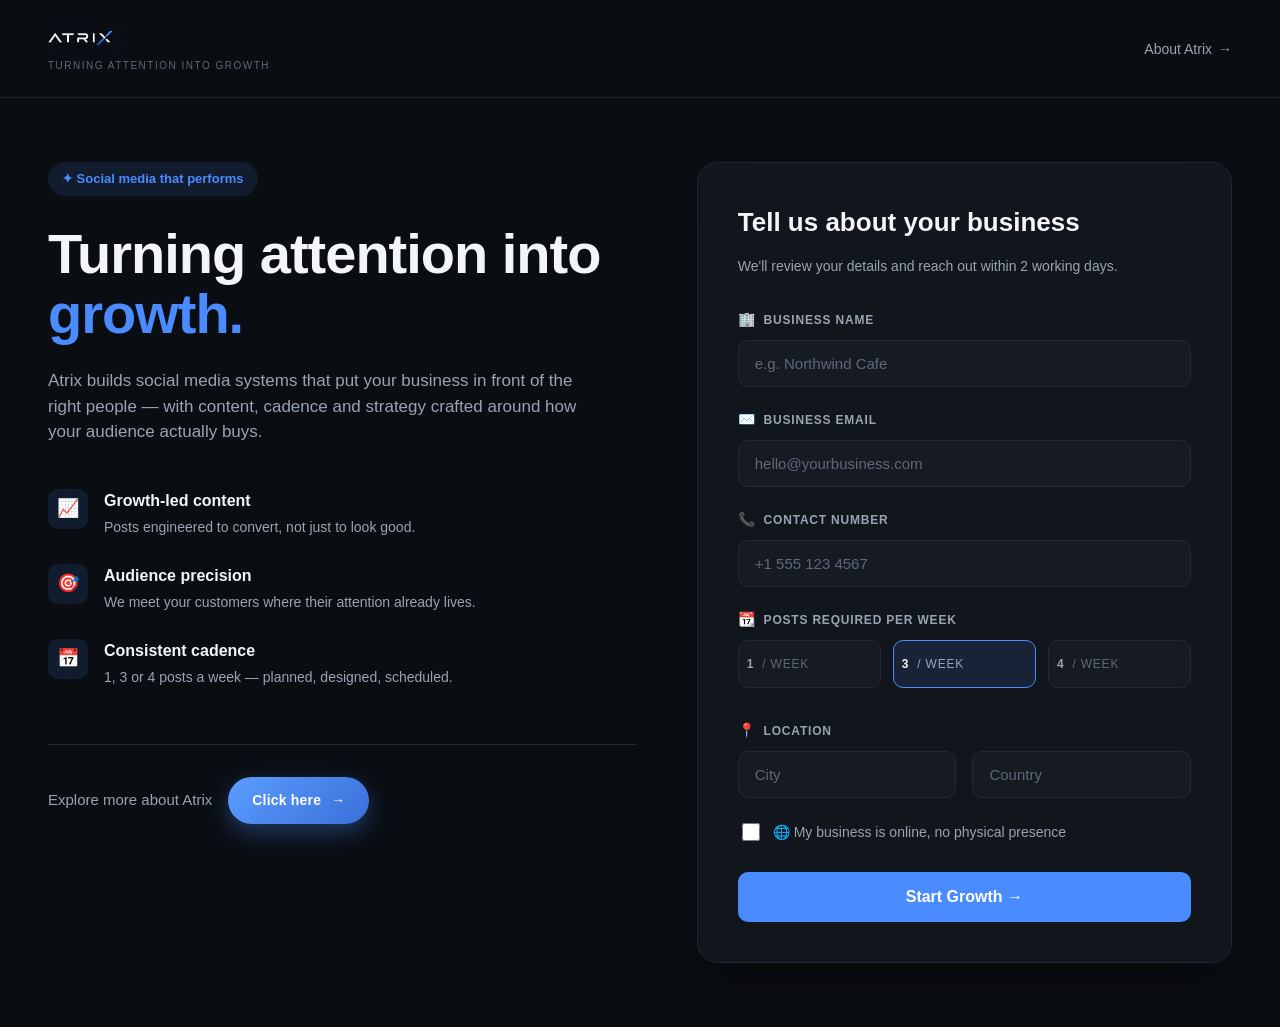
==== index.html @ 0963ddff "Initial website upload First version of Atrix Media website" ====
<!DOCTYPE html>
<html lang="en">
<head>
<meta charset="UTF-8">
<meta name="viewport" content="width=device-width, initial-scale=1.0">
<title>Atrix — Turning Attention Into Growth</title>
<meta name="description" content="Atrix builds social media systems that put your business in front of the right people — content, cadence and strategy crafted around how your audience actually buys.">
<style>
  :root {
    --bg: #0a0d12;
    --panel: #11151c;
    --panel-border: #1f2733;
    --field: #161b23;
    --field-border: #232a36;
    --accent: #4a8cff;
    --accent-soft: rgba(74, 140, 255, 0.12);
    --text: #f3f5f7;
    --text-dim: #9aa3b2;
    --text-faint: #5f6878;
  }

  * { box-sizing: border-box; }

  body {
    margin: 0;
    font-family: -apple-system, BlinkMacSystemFont, "Segoe UI", Arial, sans-serif;
    background: var(--bg);
    color: var(--text);
    line-height: 1.5;
  }

  a { color: var(--accent); text-decoration: none; }
  a:hover { text-decoration: underline; }
  a:focus-visible,
  input:focus-visible,
  select:focus-visible,
  button:focus-visible,
  .toggle-pill:focus-visible {
    outline: 2px solid var(--accent);
    outline-offset: 2px;
  }

  /* ---------- Header ---------- */
  .topbar {
    display: flex;
    align-items: center;
    justify-content: space-between;
    padding: 24px 48px;
    border-bottom: 1px solid var(--panel-border);
  }
  .brand {
    display: flex;
    align-items: center;
    gap: 14px;
  }
  .brand-logo-img {
    height: 28px;
    width: auto;
    display: block;
    object-fit: contain;
  }
  .brand-tag {
    font-size: 10px;
    letter-spacing: 1.5px;
    color: var(--text-faint);
    margin-top: 6px;
  }
  .topbar nav a {
    font-size: 14px;
    color: var(--text-dim);
    display: inline-flex;
    align-items: center;
    gap: 6px;
  }
  .topbar nav a:hover { color: var(--text); }

  /* ---------- Layout ---------- */
  .container {
    display: flex;
    gap: 60px;
    padding: 64px 48px;
    max-width: 1400px;
    margin: 0 auto;
    align-items: flex-start;
  }

  .left {
    flex: 1.1;
    min-width: 0;
    display: flex;
    flex-direction: column;
    min-height: 600px;
  }
  .left-content { flex: 1; }
  .right { flex: 1; min-width: 0; }

  .badge {
    display: inline-flex;
    align-items: center;
    gap: 8px;
    background: var(--accent-soft);
    color: var(--accent);
    font-size: 13px;
    font-weight: 600;
    padding: 7px 14px;
    border-radius: 999px;
    margin-bottom: 28px;
  }

  h1 {
    font-size: 56px;
    line-height: 1.08;
    font-weight: 800;
    margin: 0 0 24px;
    letter-spacing: -1px;
  }
  h1 .accent { color: var(--accent); }

  .tagline {
    color: var(--text-dim);
    font-size: 17px;
    max-width: 540px;
    margin-bottom: 44px;
  }

  .features {
    display: flex;
    flex-direction: column;
    gap: 26px;
  }
  .feature {
    display: flex;
    gap: 16px;
    align-items: flex-start;
  }
  .feature-icon {
    flex-shrink: 0;
    width: 40px;
    height: 40px;
    border-radius: 10px;
    background: var(--accent-soft);
    display: flex;
    align-items: center;
    justify-content: center;
    font-size: 18px;
  }
  .feature h3 {
    margin: 0 0 4px;
    font-size: 16px;
    font-weight: 700;
  }
  .feature p {
    margin: 0;
    color: var(--text-dim);
    font-size: 14px;
  }

  /* ---------- Left-bottom premium actions ---------- */
  .left-actions {
    display: flex;
    flex-wrap: wrap;
    gap: 16px;
    margin-top: 56px;
    padding-top: 32px;
    border-top: 1px solid var(--panel-border);
  }
  .btn-premium {
    display: inline-flex;
    align-items: center;
    gap: 10px;
    padding: 13px 24px;
    border-radius: 999px;
    font-size: 14px;
    font-weight: 700;
    letter-spacing: 0.2px;
    text-decoration: none;
    transition: transform 0.15s ease, box-shadow 0.15s ease, background 0.15s ease, border-color 0.15s ease;
  }
  .btn-premium:hover { text-decoration: none; transform: translateY(-2px); }

  .btn-premium--primary {
    background: linear-gradient(135deg, #5b9dff, #3a6fd9);
    color: #fff;
    box-shadow: 0 8px 24px rgba(74, 140, 255, 0.35);
  }
  .btn-premium--primary:hover {
    box-shadow: 0 12px 32px rgba(74, 140, 255, 0.5);
  }
  .btn-premium--primary .arrow { transition: transform 0.15s ease; }
  .btn-premium--primary:hover .arrow { transform: translateX(3px); }

  .btn-premium--ghost {
    background: transparent;
    color: var(--text-dim);
    border: 1px solid var(--field-border);
  }
  .btn-premium--ghost:hover {
    color: var(--text);
    border-color: var(--accent);
    background: var(--accent-soft);
  }

  /* ---------- Form panel ---------- */
  .form-panel {
    background: var(--panel);
    border: 1px solid var(--panel-border);
    border-radius: 20px;
    padding: 40px;
    box-shadow: 0 20px 60px rgba(0,0,0,0.35);
  }
  .form-panel h2 {
    margin: 0 0 8px;
    font-size: 26px;
    font-weight: 800;
  }
  .form-panel .sub {
    color: var(--text-dim);
    font-size: 14px;
    margin-bottom: 32px;
  }

  .field { margin-bottom: 22px; }
  .field label {
    display: flex;
    align-items: center;
    gap: 8px;
    font-size: 12px;
    font-weight: 700;
    letter-spacing: 0.8px;
    text-transform: uppercase;
    color: var(--text-dim);
    margin-bottom: 10px;
  }
  .field label .ico { font-size: 14px; }

  input[type="text"],
  input[type="email"],
  input[type="tel"] {
    width: 100%;
    padding: 14px 16px;
    background: var(--field);
    border: 1px solid var(--field-border);
    color: var(--text);
    border-radius: 10px;
    font-size: 15px;
    font-family: inherit;
  }
  input::placeholder { color: var(--text-faint); }
  input:focus, select:focus {
    border-color: var(--accent);
  }
  input:disabled {
    background: #0d1015;
    color: var(--text-faint);
    border-color: #1a1f29;
    cursor: not-allowed;
    opacity: 0.6;
  }
  input:disabled::placeholder { color: var(--text-faint); }

  .row-2 {
    display: grid;
    grid-template-columns: 1fr 1fr;
    gap: 16px;
  }

  /* Posts-per-week pill selector */
  .pill-group {
    display: grid;
    grid-template-columns: 1fr 1fr 1fr;
    gap: 12px;
  }
  .pill-group input[type="radio"] {
    position: absolute;
    opacity: 0;
    width: 0;
    height: 0;
  }
  .toggle-pill {
    display: block;
    text-align: center;
    padding: 14px 8px;
    background: var(--field);
    border: 1px solid var(--field-border);
    border-radius: 10px;
    cursor: pointer;
    font-size: 14px;
    font-weight: 600;
    color: var(--text-dim);
    transition: border-color 0.15s, color 0.15s, background 0.15s;
  }
  .toggle-pill span { color: var(--text-faint); font-weight: 400; }
  input[type="radio"]:checked + .toggle-pill {
    border-color: var(--accent);
    color: var(--text);
    background: var(--accent-soft);
  }
  input[type="radio"]:checked + .toggle-pill span { color: var(--text-dim); }

  .checkbox-row {
    display: flex;
    align-items: center;
    gap: 10px;
    margin: 4px 0 28px;
    font-size: 14px;
    color: var(--text-dim);
  }
  .checkbox-row input {
    width: 18px;
    height: 18px;
    accent-color: var(--accent);
    cursor: pointer;
  }
  .checkbox-row label { cursor: pointer; }

  button[type="submit"] {
    width: 100%;
    padding: 16px;
    background: var(--accent);
    border: none;
    color: white;
    border-radius: 10px;
    font-size: 16px;
    font-weight: 700;
    cursor: pointer;
    transition: background 0.15s, transform 0.05s;
  }
  button[type="submit"]:hover { background: #3a6fd9; }
  button[type="submit"]:active { transform: scale(0.99); }
  button[type="submit"]:disabled {
    opacity: 0.6;
    cursor: not-allowed;
  }

  .error-text {
    color: #ff8080;
    font-size: 12px;
    margin-top: 6px;
    display: none;
  }
  .field.invalid input { border-color: #ff8080; }
  .field.invalid .error-text { display: block; }

  /* ---------- Responsive ---------- */
  @media (max-width: 980px) {
    .container { flex-direction: column; padding: 40px 24px; gap: 40px; }
    h1 { font-size: 42px; }
    .topbar { padding: 18px 24px; }
  }

  @media (max-width: 480px) {
    h1 { font-size: 34px; }
    .row-2, .pill-group { grid-template-columns: 1fr; }
    .form-panel { padding: 28px 22px; }
    .topbar nav a span.full-text { display: none; }
    .left-actions { flex-direction: column; }
    .btn-premium { width: 100%; justify-content: center; }
  }
  .info-text {
    color: var(--text-dim);
    font-size: 15px;
    margin: 0;
    display: flex;
    align-items: center;
}
</style>
</head>
<body>

<header class="topbar">
  <div class="brand">
    <div>
      <img src="logo.jpeg" alt="Atrix" class="brand-logo-img">
      <div class="brand-tag">TURNING ATTENTION INTO GROWTH</div>
    </div>
  </div>
  <nav>
    <a href="about.html"><span class="full-text">About Atrix</span> →</a>
  </nav>
</header>

<div class="container">

  <!-- LEFT SIDE -->
  <div class="left">
    <div class="left-content">
      <span class="badge">✦ Social media that performs</span>
      <h1>Turning attention into <span class="accent">growth.</span></h1>
      <p class="tagline">
        Atrix builds social media systems that put your business in front of the right people —
        with content, cadence and strategy crafted around how your audience actually buys.
      </p>

      <div class="features">
        <div class="feature">
          <div class="feature-icon">📈</div>
          <div>
            <h3>Growth-led content</h3>
            <p>Posts engineered to convert, not just to look good.</p>
          </div>
        </div>
        <div class="feature">
          <div class="feature-icon">🎯</div>
          <div>
            <h3>Audience precision</h3>
            <p>We meet your customers where their attention already lives.</p>
          </div>
        </div>
        <div class="feature">
          <div class="feature-icon">📅</div>
          <div>
            <h3>Consistent cadence</h3>
            <p>1, 3 or 4 posts a week — planned, designed, scheduled.</p>
          </div>
        </div>
      </div>
    </div>

    <div class="left-actions">
      <p class="info-text">
        Explore more about Atrix
      </p>

      <a href="about.html" class="btn-premium btn-premium--primary">
        Click here <span class="arrow">→</span>
      </a>
        </div>
      </div>

  <!-- RIGHT SIDE FORM -->
  <div class="right">
    <div class="form-panel">
      <h2>Tell us about your business</h2>
      <p class="sub">We'll review your details and reach out within 2 working days.</p>

      <form id="atrixForm" novalidate>

        <div class="field" data-field="business">
          <label for="business"><span class="ico">🏢</span> Business Name</label>
          <input type="text" id="business" name="business" placeholder="e.g. Northwind Cafe" required>
          <div class="error-text">Please enter your business name.</div>
        </div>

        <div class="field" data-field="email">
          <label for="email"><span class="ico">✉️</span> Business Email</label>
          <input type="email" id="email" name="email" placeholder="hello@yourbusiness.com" required>
          <div class="error-text">Please enter a valid email address.</div>
        </div>

        <div class="field" data-field="phone">
          <label for="phone"><span class="ico">📞</span> Contact Number</label>
          <input type="tel" id="phone" name="phone" placeholder="+1 555 123 4567"
                 pattern="^\+?[0-9\s\-]{7,15}$" required>
          <div class="error-text">Please enter a valid phone number.</div>
        </div>

        <div class="field">
          <label id="postsLabel"><span class="ico">📆</span> Posts Required per Week</label>
          <div class="pill-group" role="radiogroup" aria-labelledby="postsLabel">
            <input type="radio" id="posts1" name="posts" value="1">
            <label class="toggle-pill" for="posts1">1 <span>/ week</span></label>

            <input type="radio" id="posts3" name="posts" value="3" checked>
            <label class="toggle-pill" for="posts3">3 <span>/ week</span></label>

            <input type="radio" id="posts4" name="posts" value="4">
            <label class="toggle-pill" for="posts4">4 <span>/ week</span></label>
          </div>
        </div>

        <div class="field" data-field="location" id="locationField">
          <label><span class="ico">📍</span> Location</label>
          <div class="row-2">
            <input type="text" id="city" name="city" placeholder="City">
            <input type="text" id="country" name="country" placeholder="Country">
          </div>
        </div>

        <div class="checkbox-row">
          <input type="checkbox" id="online" name="online">
          <label for="online">🌐 My business is online, no physical presence</label>
        </div>

        <button type="submit">Start Growth →</button>
      </form>
    </div>
  </div>

</div>

<script>
(function () {
  const form = document.getElementById('atrixForm');
  const cityInput = document.getElementById('city');
  const onlineCheckbox = document.getElementById('online');

  // Disable city field when "online, no physical presence" is checked
  onlineCheckbox.addEventListener('change', () => {
    cityInput.disabled = onlineCheckbox.checked;
    if (onlineCheckbox.checked) {
      cityInput.value = '';
      cityInput.placeholder = 'Not applicable';
    } else {
      cityInput.placeholder = 'City';
    }
  });

  function showError(fieldEl, show) {
    fieldEl.classList.toggle('invalid', show);
  }

  function validate() {
    let valid = true;

    const business = document.getElementById('business');
    const businessField = business.closest('.field');
    if (!business.value.trim()) {
      showError(businessField, true);
      valid = false;
    } else {
      showError(businessField, false);
    }

    const email = document.getElementById('email');
    const emailField = email.closest('.field');
    const emailOk = /^[^\s@]+@[^\s@]+\.[^\s@]+$/.test(email.value.trim());
    if (!emailOk) {
      showError(emailField, true);
      valid = false;
    } else {
      showError(emailField, false);
    }

    const phone = document.getElementById('phone');
    const phoneField = phone.closest('.field');
    const phoneOk = /^\+?[0-9\s\-]{7,15}$/.test(phone.value.trim());
    if (!phoneOk) {
      showError(phoneField, true);
      valid = false;
    } else {
      showError(phoneField, false);
    }

    return valid;
  }

  form.addEventListener('submit', function (event) {
    event.preventDefault();

    if (!validate()) return;

    const submitBtn = form.querySelector('button[type="submit"]');
    submitBtn.disabled = true;
    submitBtn.textContent = 'Sending...';

    const data = {
      business: document.getElementById('business').value.trim(),
      email: document.getElementById('email').value.trim(),
      phone: document.getElementById('phone').value.trim(),
      posts: form.querySelector('input[name="posts"]:checked').value,
      city: cityInput.disabled ? '' : cityInput.value.trim(),
      country: document.getElementById('country').value.trim(),
      onlineOnly: onlineCheckbox.checked
    };

    // TODO: replace this block with a real submission call, e.g.:
    // fetch('https://your-backend.com/api/leads', {
    //   method: 'POST',
    //   headers: { 'Content-Type': 'application/json' },
    //   body: JSON.stringify(data)
    // })
    //   .then(res => { if (!res.ok) throw new Error('Request failed'); window.location.href = 'atrixwelcome.html'; })
    //   .catch(() => { alert('Something went wrong. Please try again.'); submitBtn.disabled = false; submitBtn.textContent = 'Start Growth →'; });

    console.log('Form data ready to send:', data);

    // Temporary: simulate success and redirect
    setTimeout(() => {
      window.location.href = 'atrixwelcome.html';
    }, 600);
  });
})();
</script>

</body>
</html>
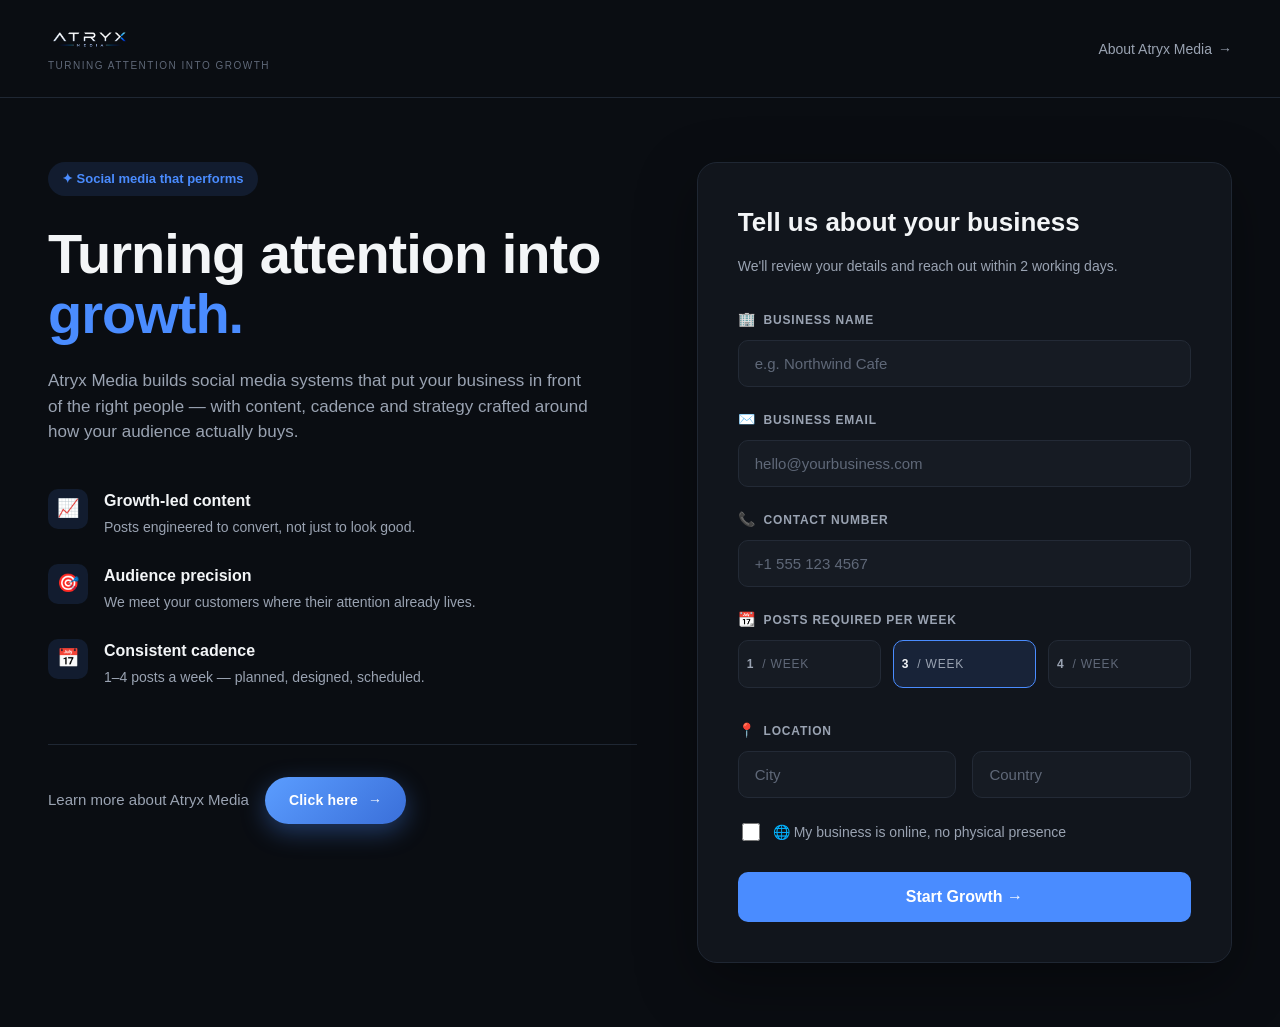
==== commit 2c5063dd: "commit" ====
--- a/index.html
+++ b/index.html
@@ -3,8 +3,8 @@
 <head>
 <meta charset="UTF-8">
 <meta name="viewport" content="width=device-width, initial-scale=1.0">
-<title>Atrix — Turning Attention Into Growth</title>
-<meta name="description" content="Atrix builds social media systems that put your business in front of the right people — content, cadence and strategy crafted around how your audience actually buys.">
+<title>Atryx Media — Turning Attention Into Growth</title>
+<meta name="description" content="Atryx Media builds social media systems that put your business in front of the right people — content, cadence and strategy crafted around how your audience actually buys.">
 <style>
   :root {
     --bg: #0a0d12;
@@ -370,12 +370,12 @@
 <header class="topbar">
   <div class="brand">
     <div>
-      <img src="logo.jpeg" alt="Atrix" class="brand-logo-img">
+      <img src="logo.png" alt="Atryx Media" class="brand-logo-img">
       <div class="brand-tag">TURNING ATTENTION INTO GROWTH</div>
     </div>
   </div>
   <nav>
-    <a href="about.html"><span class="full-text">About Atrix</span> →</a>
+    <a href="about.html"><span class="full-text">About Atryx Media</span> →</a>
   </nav>
 </header>
 
@@ -387,7 +387,7 @@
       <span class="badge">✦ Social media that performs</span>
       <h1>Turning attention into <span class="accent">growth.</span></h1>
       <p class="tagline">
-        Atrix builds social media systems that put your business in front of the right people —
+        Atryx Media builds social media systems that put your business in front of the right people —
         with content, cadence and strategy crafted around how your audience actually buys.
       </p>
 
@@ -410,7 +410,7 @@
           <div class="feature-icon">📅</div>
           <div>
             <h3>Consistent cadence</h3>
-            <p>1, 3 or 4 posts a week — planned, designed, scheduled.</p>
+            <p>1–4 posts a week — planned, designed, scheduled.</p>
           </div>
         </div>
       </div>
@@ -418,7 +418,7 @@
 
     <div class="left-actions">
       <p class="info-text">
-        Explore more about Atrix
+        Learn more about Atryx Media
       </p>
 
       <a href="about.html" class="btn-premium btn-premium--primary">
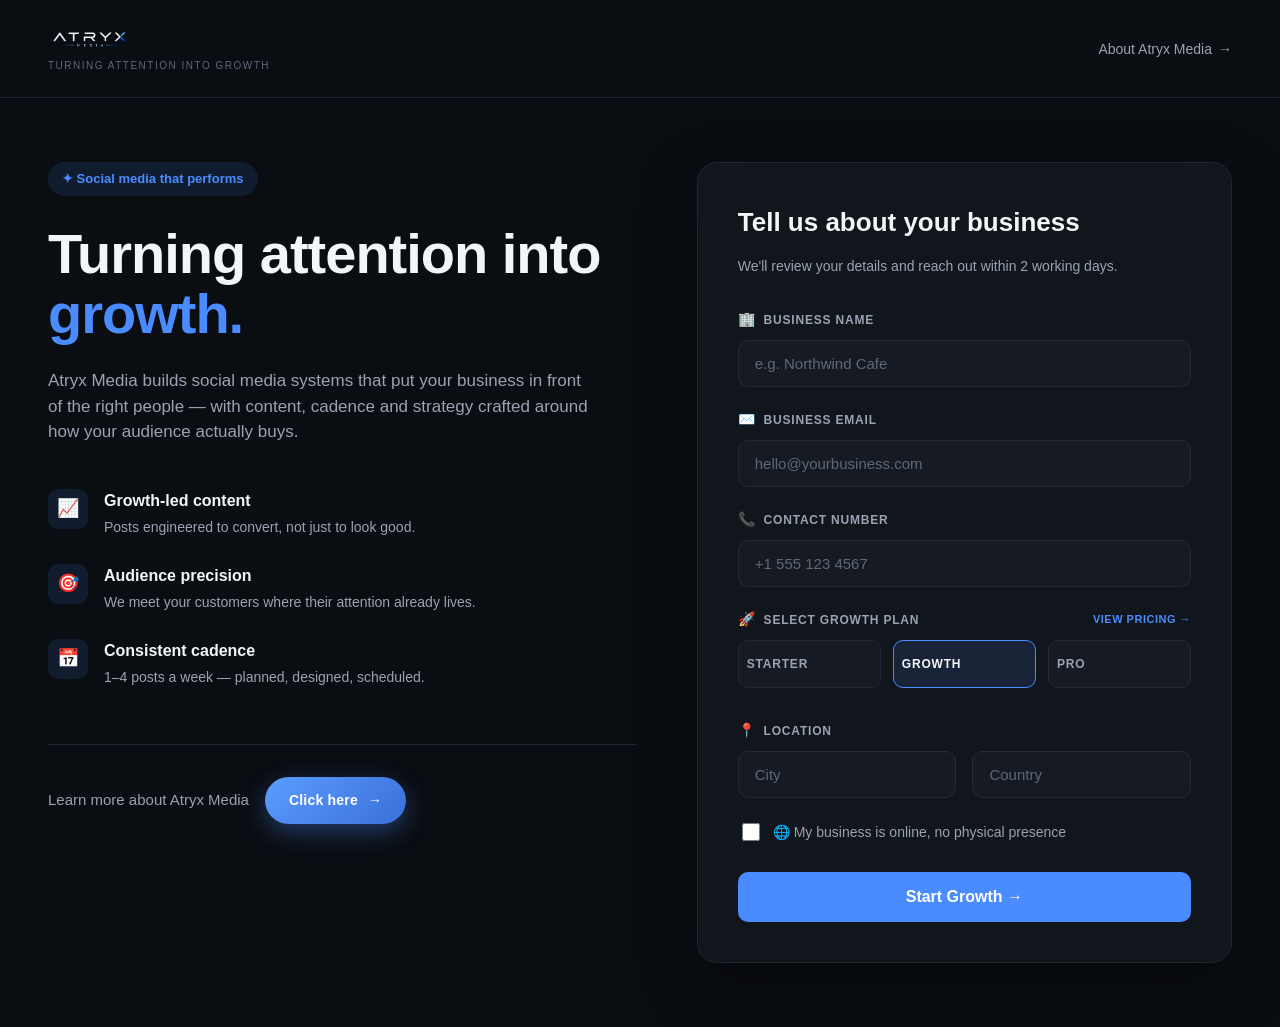
==== commit 9a242e4d: "commit" ====
--- a/index.html
+++ b/index.html
@@ -454,17 +454,22 @@
           <div class="error-text">Please enter a valid phone number.</div>
         </div>
 
-        <div class="field">
-          <label id="postsLabel"><span class="ico">📆</span> Posts Required per Week</label>
-          <div class="pill-group" role="radiogroup" aria-labelledby="postsLabel">
-            <input type="radio" id="posts1" name="posts" value="1">
-            <label class="toggle-pill" for="posts1">1 <span>/ week</span></label>
-
-            <input type="radio" id="posts3" name="posts" value="3" checked>
-            <label class="toggle-pill" for="posts3">3 <span>/ week</span></label>
-
-            <input type="radio" id="posts4" name="posts" value="4">
-            <label class="toggle-pill" for="posts4">4 <span>/ week</span></label>
+                <div class="field">
+          <label id="planLabel" style="justify-content: space-between;">
+            <span style="display:flex;align-items:center;gap:8px;">
+              <span class="ico">🚀</span> Select Growth Plan
+            </span>
+            <a href="about.html#pricing" style="font-size:11px;font-weight:600;color:var(--accent);letter-spacing:0.5px;text-transform:uppercase;">View Pricing →</a>
+          </label>
+          <div class="pill-group" role="radiogroup" aria-labelledby="planLabel">
+            <input type="radio" id="plan1" name="posts" value="starter">
+            <label class="toggle-pill" for="plan1">Starter</label>
+
+            <input type="radio" id="plan2" name="posts" value="growth" checked>
+            <label class="toggle-pill" for="plan2">Growth</label>
+
+            <input type="radio" id="plan3" name="posts" value="pro">
+            <label class="toggle-pill" for="plan3">Pro</label>
           </div>
         </div>
 
@@ -557,7 +562,7 @@
       business: document.getElementById('business').value.trim(),
       email: document.getElementById('email').value.trim(),
       phone: document.getElementById('phone').value.trim(),
-      posts: form.querySelector('input[name="posts"]:checked').value,
+       plan: form.querySelector('input[name="posts"]:checked').value,
       city: cityInput.disabled ? '' : cityInput.value.trim(),
       country: document.getElementById('country').value.trim(),
       onlineOnly: onlineCheckbox.checked
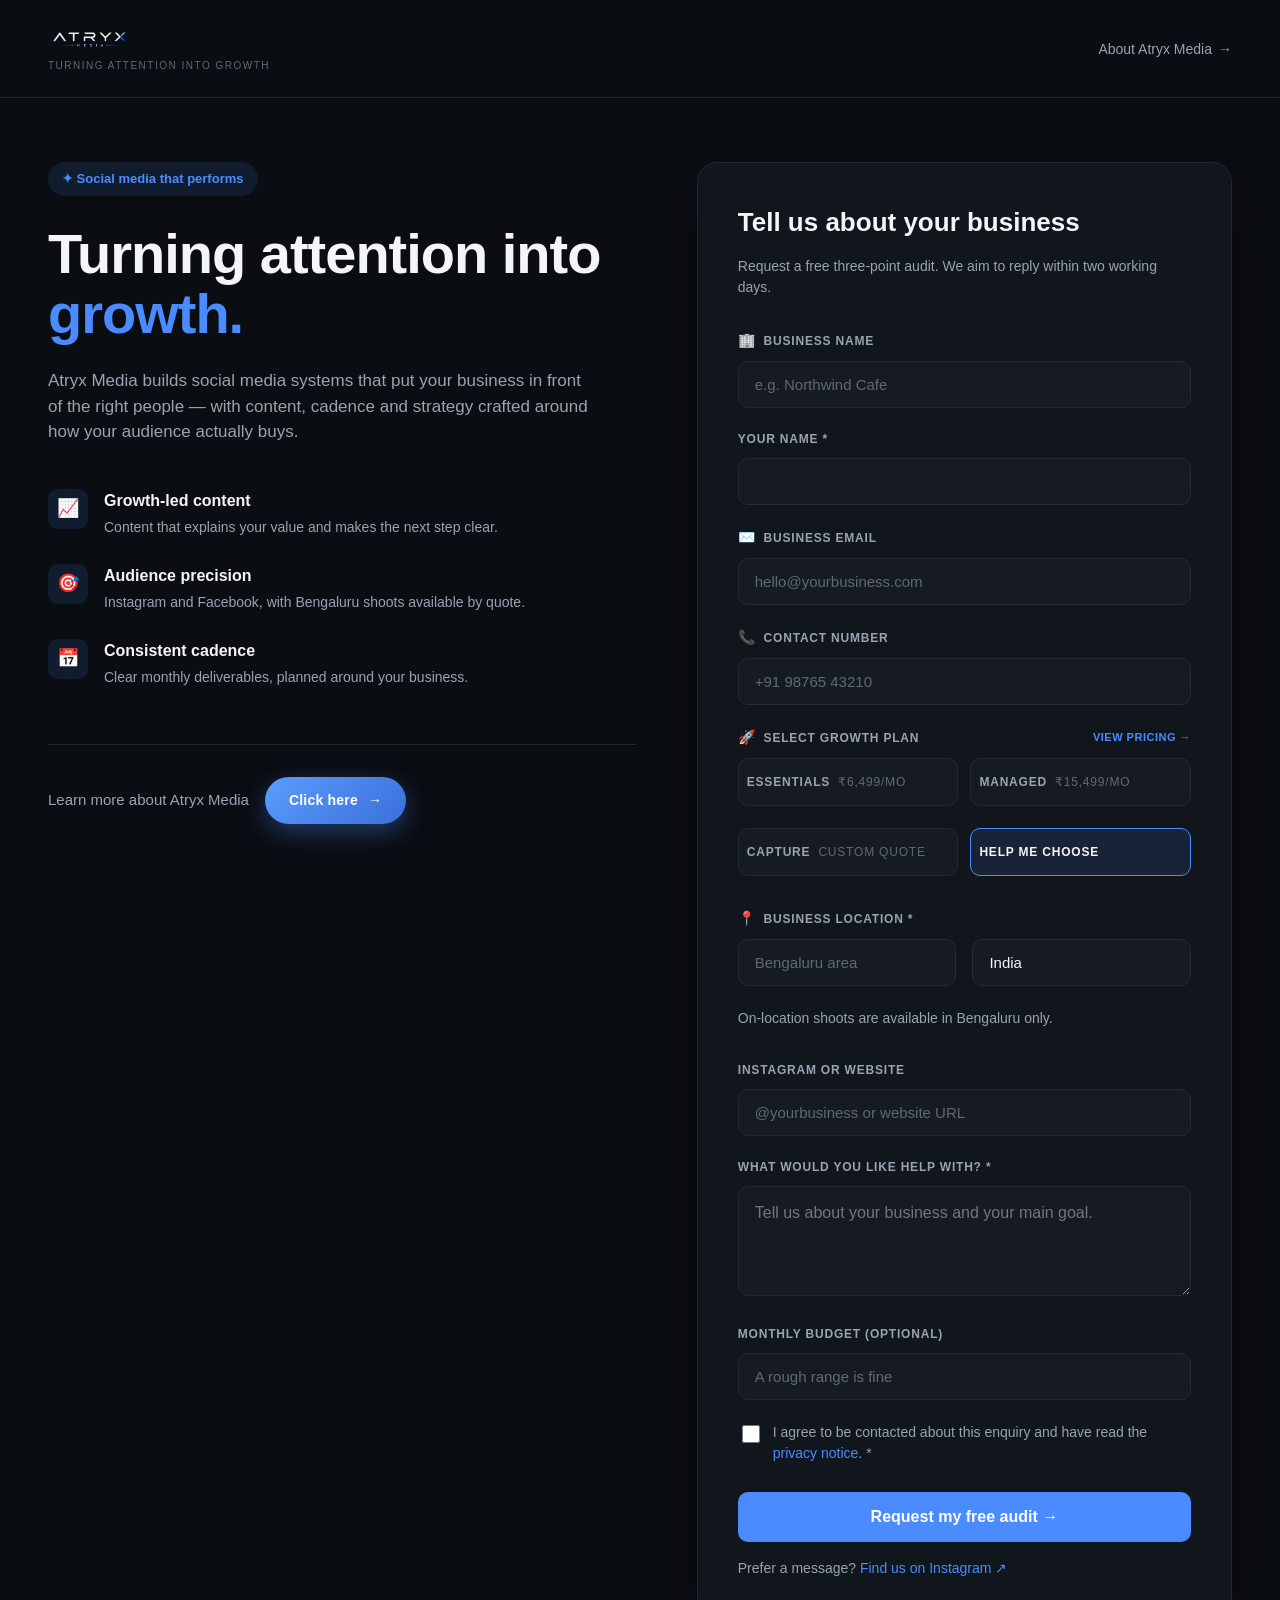
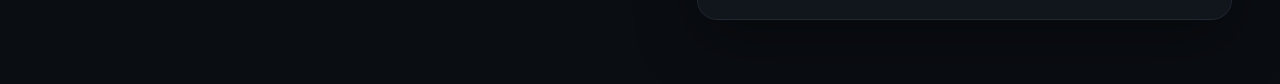
==== commit 6679db18: "commit" ====
--- a/index.html
+++ b/index.html
@@ -364,7 +364,10 @@
     align-items: center;
 }
 </style>
-</head>
+<link rel="icon" href="a.png"><style>
+/* Small additions; original typography and layout remain unchanged. */
+input[type="radio"]:focus-visible+.toggle-pill{outline:2px solid var(--accent);outline-offset:3px}.pill-group{grid-template-columns:repeat(2,minmax(0,1fr))}.field textarea{width:100%;min-height:110px;padding:14px 16px;background:var(--field);border:1px solid var(--field-border);color:var(--text);border-radius:10px;font:inherit;resize:vertical}.field textarea:focus-visible{outline:2px solid var(--accent);outline-offset:2px}.trap{position:absolute;left:-9999px}.consent-row{align-items:flex-start}.consent-row input{flex-shrink:0}.status:empty{display:none}.status{padding:14px;margin-bottom:18px;border:1px solid #ff8080;color:#ffb0b0;border-radius:10px;font-size:14px}.left,.right{width:100%}@media(max-width:480px){.pill-group{grid-template-columns:1fr 1fr}.brand-logo-img{max-width:165px;height:auto}}@media(prefers-reduced-motion:reduce){*{transition:none!important}}
+</style></head>
 <body>
 
 <header class="topbar">
@@ -396,21 +399,21 @@
           <div class="feature-icon">📈</div>
           <div>
             <h3>Growth-led content</h3>
-            <p>Posts engineered to convert, not just to look good.</p>
+            <p>Content that explains your value and makes the next step clear.</p>
           </div>
         </div>
         <div class="feature">
           <div class="feature-icon">🎯</div>
           <div>
             <h3>Audience precision</h3>
-            <p>We meet your customers where their attention already lives.</p>
+            <p>Instagram and Facebook, with Bengaluru shoots available by quote.</p>
           </div>
         </div>
         <div class="feature">
           <div class="feature-icon">📅</div>
           <div>
             <h3>Consistent cadence</h3>
-            <p>1–4 posts a week — planned, designed, scheduled.</p>
+            <p>Clear monthly deliverables, planned around your business.</p>
           </div>
         </div>
       </div>
@@ -429,28 +432,28 @@
 
   <!-- RIGHT SIDE FORM -->
   <div class="right">
-    <div class="form-panel">
+    <div class="form-panel" id="audit">
       <h2>Tell us about your business</h2>
-      <p class="sub">We'll review your details and reach out within 2 working days.</p>
-
-      <form id="atrixForm" novalidate>
+      <p class="sub">Request a free three-point audit. We aim to reply within two working days.</p>
+
+      <form id="atrixForm">
 
         <div class="field" data-field="business">
           <label for="business"><span class="ico">🏢</span> Business Name</label>
-          <input type="text" id="business" name="business" placeholder="e.g. Northwind Cafe" required>
+          <input type="text" id="business" name="business" maxlength="120" autocomplete="organization" placeholder="e.g. Northwind Cafe" required>
           <div class="error-text">Please enter your business name.</div>
         </div>
 
+<div class="field"><label for="contactName">Your name *</label><input type="text" id="contactName" name="contactName" maxlength="100" autocomplete="name" required></div>
         <div class="field" data-field="email">
           <label for="email"><span class="ico">✉️</span> Business Email</label>
-          <input type="email" id="email" name="email" placeholder="hello@yourbusiness.com" required>
+          <input type="email" id="email" name="email" maxlength="150" autocomplete="email" placeholder="hello@yourbusiness.com" required>
           <div class="error-text">Please enter a valid email address.</div>
         </div>
 
         <div class="field" data-field="phone">
           <label for="phone"><span class="ico">📞</span> Contact Number</label>
-          <input type="tel" id="phone" name="phone" placeholder="+1 555 123 4567"
-                 pattern="^\+?[0-9\s\-]{7,15}$" required>
+          <input type="tel" id="phone" name="phone" placeholder="+91 98765 43210" maxlength="22" required>
           <div class="error-text">Please enter a valid phone number.</div>
         </div>
 
@@ -462,130 +465,36 @@
             <a href="about.html#pricing" style="font-size:11px;font-weight:600;color:var(--accent);letter-spacing:0.5px;text-transform:uppercase;">View Pricing →</a>
           </label>
           <div class="pill-group" role="radiogroup" aria-labelledby="planLabel">
-            <input type="radio" id="plan1" name="posts" value="starter">
-            <label class="toggle-pill" for="plan1">Starter</label>
-
-            <input type="radio" id="plan2" name="posts" value="growth" checked>
-            <label class="toggle-pill" for="plan2">Growth</label>
-
-            <input type="radio" id="plan3" name="posts" value="pro">
-            <label class="toggle-pill" for="plan3">Pro</label>
+<input type="radio" id="plan1" name="posts" value="starter"><label class="toggle-pill" for="plan1">Essentials<br><span>₹6,499/mo</span></label>
+<input type="radio" id="plan2" name="posts" value="growth"><label class="toggle-pill" for="plan2">Managed<br><span>₹15,499/mo</span></label>
+<input type="radio" id="plan3" name="posts" value="capture"><label class="toggle-pill" for="plan3">Capture<br><span>Custom quote</span></label>
+<input type="radio" id="plan4" name="posts" value="unsure" checked><label class="toggle-pill" for="plan4">Help me choose</label>
+</div><select id="plan" name="plan" hidden aria-hidden="true"><option value="unsure">Help me choose</option><option value="starter">Essentials</option><option value="growth">Managed</option><option value="capture">Capture</option></select></div>
+        <div class="field" data-field="location" id="locationField">
+          <label for="city"><span class="ico">📍</span> Business location *</label>
+          <div class="row-2">
+            <input type="text" id="city" name="city" placeholder="Bengaluru area" maxlength="120" required>
+            <input type="text" id="country" name="country" value="India" aria-label="Country" readonly>
           </div>
         </div>
 
-        <div class="field" data-field="location" id="locationField">
-          <label><span class="ico">📍</span> Location</label>
-          <div class="row-2">
-            <input type="text" id="city" name="city" placeholder="City">
-            <input type="text" id="country" name="country" placeholder="Country">
-          </div>
-        </div>
-
-        <div class="checkbox-row">
-          <input type="checkbox" id="online" name="online">
-          <label for="online">🌐 My business is online, no physical presence</label>
-        </div>
-
-        <button type="submit">Start Growth →</button>
+        <p class="sub">On-location shoots are available in Bengaluru only.</p>
+
+<div class="field"><label for="profile">Instagram or website</label><input type="text" id="profile" name="profile" maxlength="300" placeholder="@yourbusiness or website URL"></div>
+<div class="field"><label for="goal">What would you like help with? *</label><textarea id="goal" name="goal" maxlength="2000" required placeholder="Tell us about your business and your main goal."></textarea></div>
+<div class="field"><label for="budget">Monthly budget (optional)</label><input type="text" id="budget" name="budget" maxlength="100" placeholder="A rough range is fine"></div>
+<div class="trap" aria-hidden="true"><label for="companyWebsite">Leave empty</label><input id="companyWebsite" name="companyWebsite" tabindex="-1" autocomplete="off"></div>
+<label class="checkbox-row consent-row"><input id="consent" name="consent" type="checkbox" required><span>I agree to be contacted about this enquiry and have read the <a href="privacy.html">privacy notice</a>. *</span></label>
+<div id="form-status" class="status" role="alert" tabindex="-1"></div><button type="submit">Request my free audit →</button>
+<p class="sub" style="margin:16px 0 0">Prefer a message? <a href="https://www.instagram.com/atrix.in/" target="_blank" rel="noopener noreferrer">Find us on Instagram ↗</a></p>
+<noscript><p>Please enable JavaScript for the form, or message us on Instagram.</p></noscript>
       </form>
     </div>
   </div>
 
 </div>
 
-<script>
-(function () {
-  const form = document.getElementById('atrixForm');
-  const cityInput = document.getElementById('city');
-  const onlineCheckbox = document.getElementById('online');
-
-  // Disable city field when "online, no physical presence" is checked
-  onlineCheckbox.addEventListener('change', () => {
-    cityInput.disabled = onlineCheckbox.checked;
-    if (onlineCheckbox.checked) {
-      cityInput.value = '';
-      cityInput.placeholder = 'Not applicable';
-    } else {
-      cityInput.placeholder = 'City';
-    }
-  });
-
-  function showError(fieldEl, show) {
-    fieldEl.classList.toggle('invalid', show);
-  }
-
-  function validate() {
-    let valid = true;
-
-    const business = document.getElementById('business');
-    const businessField = business.closest('.field');
-    if (!business.value.trim()) {
-      showError(businessField, true);
-      valid = false;
-    } else {
-      showError(businessField, false);
-    }
-
-    const email = document.getElementById('email');
-    const emailField = email.closest('.field');
-    const emailOk = /^[^\s@]+@[^\s@]+\.[^\s@]+$/.test(email.value.trim());
-    if (!emailOk) {
-      showError(emailField, true);
-      valid = false;
-    } else {
-      showError(emailField, false);
-    }
-
-    const phone = document.getElementById('phone');
-    const phoneField = phone.closest('.field');
-    const phoneOk = /^\+?[0-9\s\-]{7,15}$/.test(phone.value.trim());
-    if (!phoneOk) {
-      showError(phoneField, true);
-      valid = false;
-    } else {
-      showError(phoneField, false);
-    }
-
-    return valid;
-  }
-
-  form.addEventListener('submit', function (event) {
-    event.preventDefault();
-
-    if (!validate()) return;
-
-    const submitBtn = form.querySelector('button[type="submit"]');
-    submitBtn.disabled = true;
-    submitBtn.textContent = 'Sending...';
-
-    const data = {
-      business: document.getElementById('business').value.trim(),
-      email: document.getElementById('email').value.trim(),
-      phone: document.getElementById('phone').value.trim(),
-       plan: form.querySelector('input[name="posts"]:checked').value,
-      city: cityInput.disabled ? '' : cityInput.value.trim(),
-      country: document.getElementById('country').value.trim(),
-      onlineOnly: onlineCheckbox.checked
-    };
-
-    // TODO: replace this block with a real submission call, e.g.:
-    // fetch('https://your-backend.com/api/leads', {
-    //   method: 'POST',
-    //   headers: { 'Content-Type': 'application/json' },
-    //   body: JSON.stringify(data)
-    // })
-    //   .then(res => { if (!res.ok) throw new Error('Request failed'); window.location.href = 'atrixwelcome.html'; })
-    //   .catch(() => { alert('Something went wrong. Please try again.'); submitBtn.disabled = false; submitBtn.textContent = 'Start Growth →'; });
-
-    console.log('Form data ready to send:', data);
-
-    // Temporary: simulate success and redirect
-    setTimeout(() => {
-      window.location.href = 'atrixwelcome.html';
-    }, 600);
-  });
-})();
-</script>
+<script src="config.js"></script><script src="form.js" defer></script>
 
 </body>
 </html>
